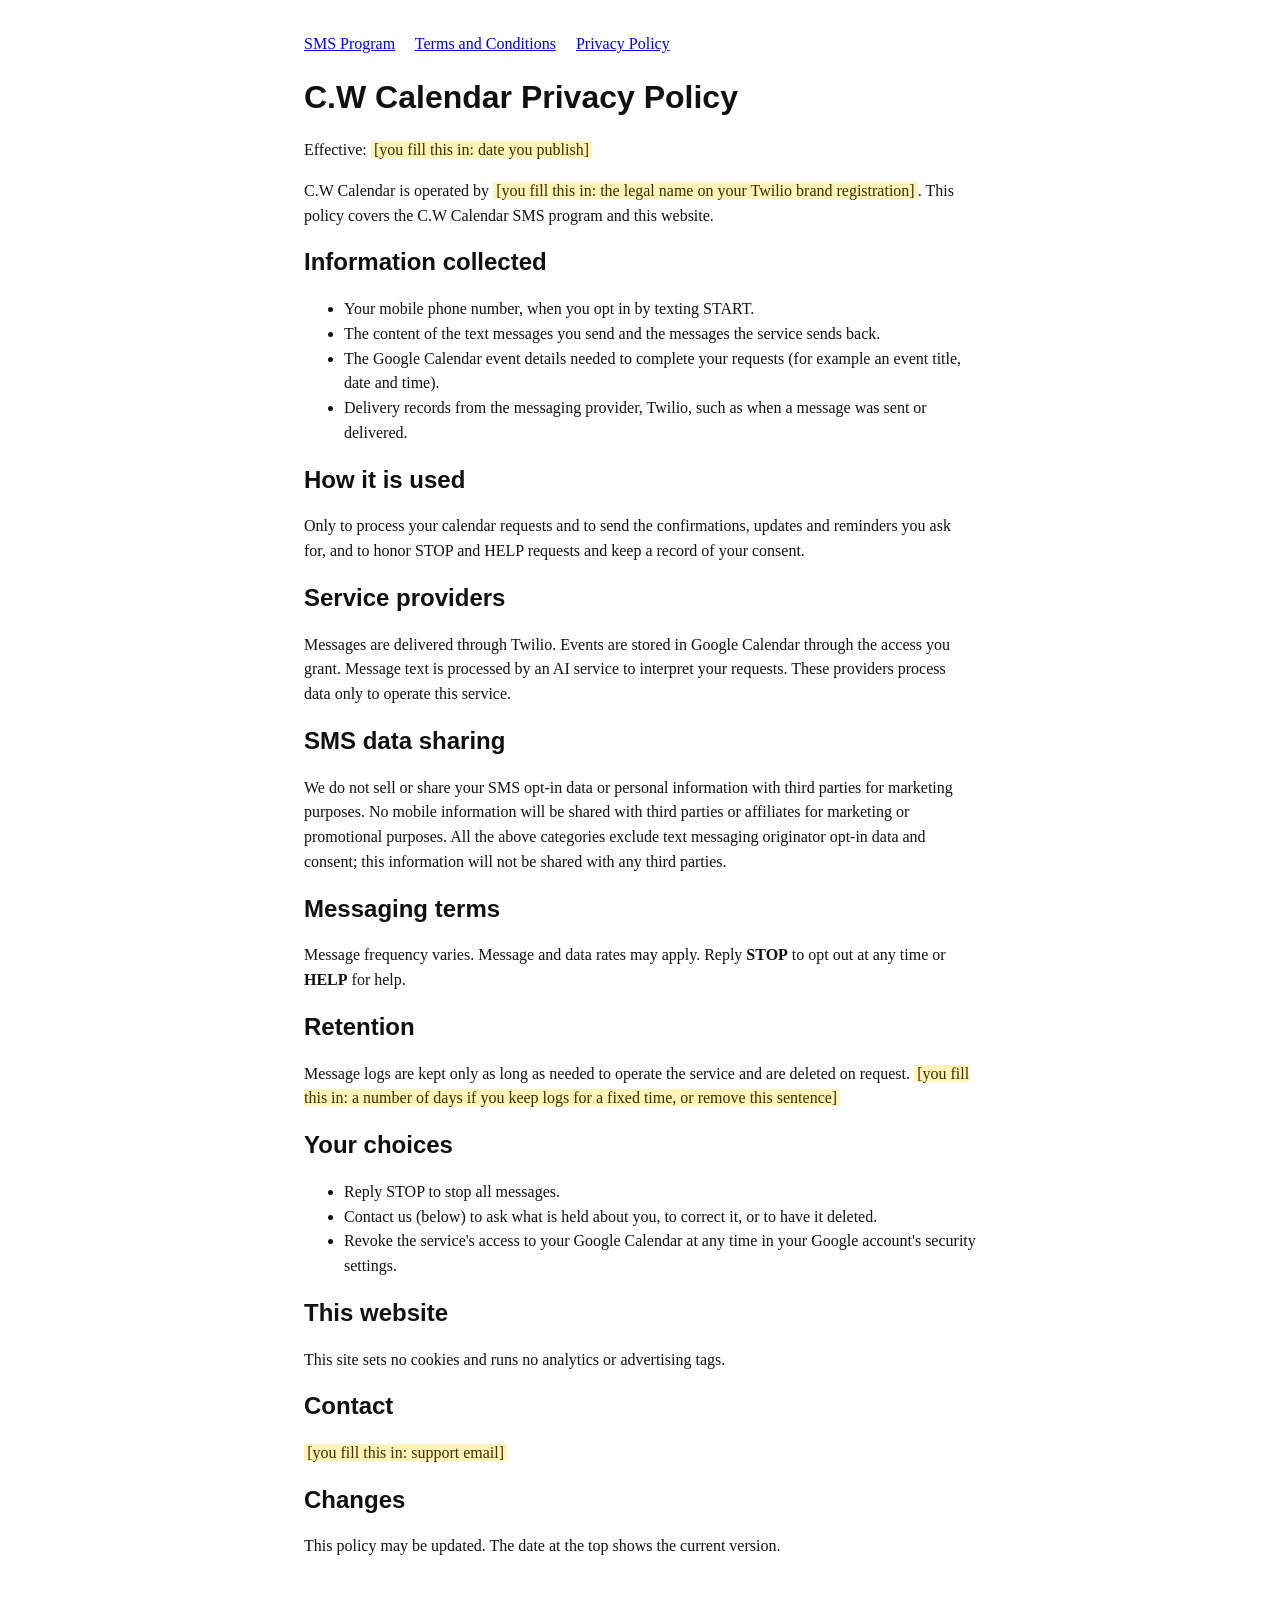
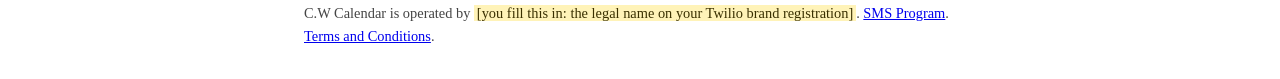
==== privacy.html @ 5aaa83f5 "C.W Calendar SMS pages: opt-in, terms, privacy" ====
<!doctype html>
<html lang="en">
<head>
<meta charset="utf-8">
<meta name="viewport" content="width=device-width, initial-scale=1">
<title>C.W Calendar Privacy Policy</title>
<link rel="stylesheet" href="style.css">
</head>
<body>
<nav><a href="index.html">SMS Program</a> <a href="terms.html">Terms and Conditions</a> <a href="privacy.html">Privacy Policy</a></nav>

<h1>C.W Calendar Privacy Policy</h1>
<p>Effective: <span class="fill">[you fill this in: date you publish]</span></p>

<p>C.W Calendar is operated by <span class="fill">[you fill this in: the legal name on your Twilio brand registration]</span>. This policy covers the C.W Calendar SMS program and this website.</p>

<h2>Information collected</h2>
<ul>
  <li>Your mobile phone number, when you opt in by texting START.</li>
  <li>The content of the text messages you send and the messages the service sends back.</li>
  <li>The Google Calendar event details needed to complete your requests (for example an event title, date and time).</li>
  <li>Delivery records from the messaging provider, Twilio, such as when a message was sent or delivered.</li>
</ul>

<h2>How it is used</h2>
<p>Only to process your calendar requests and to send the confirmations, updates and reminders you ask for, and to honor STOP and HELP requests and keep a record of your consent.</p>

<h2>Service providers</h2>
<p>Messages are delivered through Twilio. Events are stored in Google Calendar through the access you grant. Message text is processed by an AI service to interpret your requests. These providers process data only to operate this service.</p>

<h2>SMS data sharing</h2>
<p>We do not sell or share your SMS opt-in data or personal information with third parties for marketing purposes. No mobile information will be shared with third parties or affiliates for marketing or promotional purposes. All the above categories exclude text messaging originator opt-in data and consent; this information will not be shared with any third parties.</p>

<h2>Messaging terms</h2>
<p>Message frequency varies. Message and data rates may apply. Reply <strong>STOP</strong> to opt out at any time or <strong>HELP</strong> for help.</p>

<h2>Retention</h2>
<p>Message logs are kept only as long as needed to operate the service and are deleted on request. <span class="fill">[you fill this in: a number of days if you keep logs for a fixed time, or remove this sentence]</span></p>

<h2>Your choices</h2>
<ul>
  <li>Reply STOP to stop all messages.</li>
  <li>Contact us (below) to ask what is held about you, to correct it, or to have it deleted.</li>
  <li>Revoke the service's access to your Google Calendar at any time in your Google account's security settings.</li>
</ul>

<h2>This website</h2>
<p>This site sets no cookies and runs no analytics or advertising tags.</p>

<h2>Contact</h2>
<p><span class="fill">[you fill this in: support email]</span></p>

<h2>Changes</h2>
<p>This policy may be updated. The date at the top shows the current version.</p>

<footer>
<p>C.W Calendar is operated by <span class="fill">[you fill this in: the legal name on your Twilio brand registration]</span>. <a href="index.html">SMS Program</a>. <a href="terms.html">Terms and Conditions</a>.</p>
</footer>
</body>
</html>
---- style.css ----
body { font-family: Georgia, "Times New Roman", serif; max-width: 42em; margin: 2em auto; padding: 0 1em; line-height: 1.55; color: #111; background: #fff; }
h1, h2 { font-family: Arial, Helvetica, sans-serif; line-height: 1.2; }
nav a { margin-right: 1em; }
.fill { background: #fff3b8; color: #3a3000; padding: 0 .2em; }
form { border: 1px solid #999; padding: 1em; margin: 1em 0; }
label { display: block; margin: .6em 0; }
input[type=text], input[type=tel] { padding: .4em; width: 100%; max-width: 20em; }
button { padding: .5em 1em; }
footer { margin-top: 3em; font-size: .9em; color: #444; }
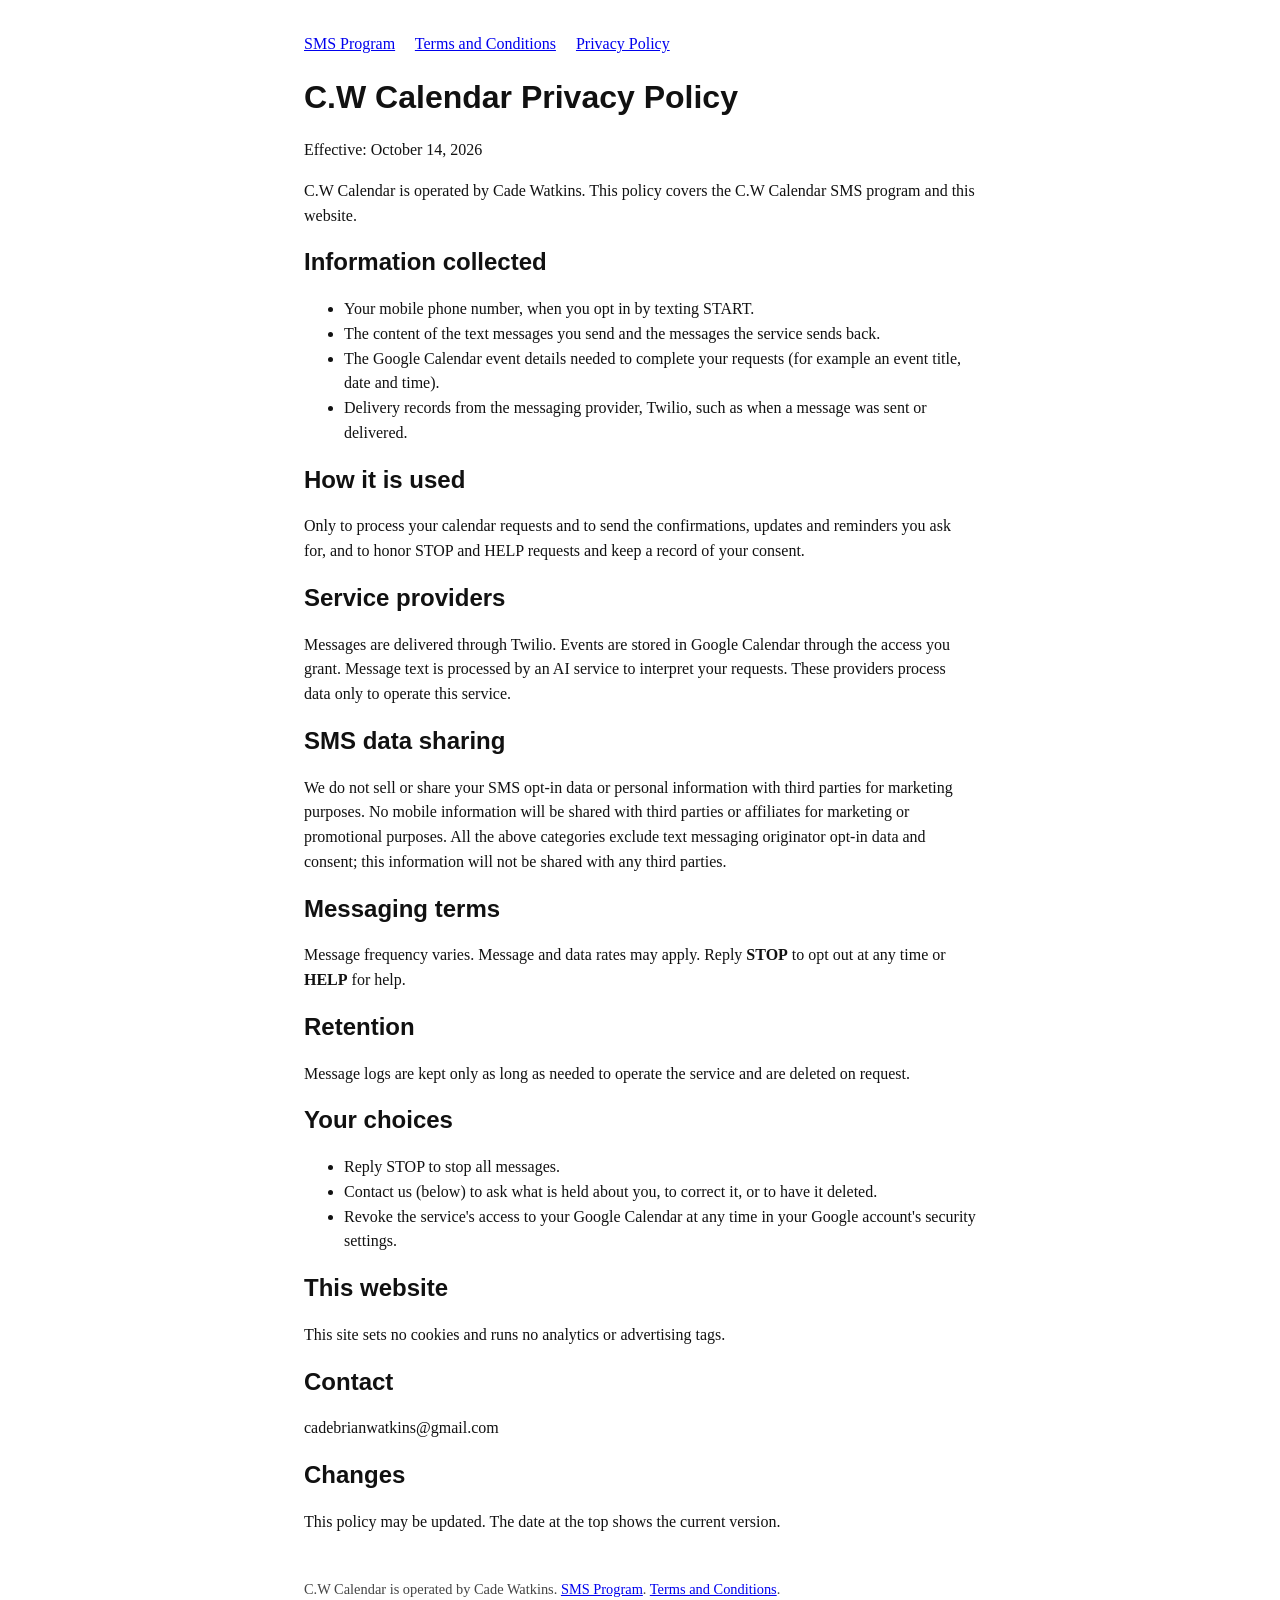
==== commit d4df9add: "Fill in the program details: operator, number, support email, dates; add the opt-in page screenshot" ====
--- a/privacy.html
+++ b/privacy.html
@@ -10,9 +10,9 @@
 <nav><a href="index.html">SMS Program</a> <a href="terms.html">Terms and Conditions</a> <a href="privacy.html">Privacy Policy</a></nav>
 
 <h1>C.W Calendar Privacy Policy</h1>
-<p>Effective: <span class="fill">[you fill this in: date you publish]</span></p>
+<p>Effective: October 14, 2026</p>
 
-<p>C.W Calendar is operated by <span class="fill">[you fill this in: the legal name on your Twilio brand registration]</span>. This policy covers the C.W Calendar SMS program and this website.</p>
+<p>C.W Calendar is operated by Cade Watkins. This policy covers the C.W Calendar SMS program and this website.</p>
 
 <h2>Information collected</h2>
 <ul>
@@ -35,7 +35,7 @@
 <p>Message frequency varies. Message and data rates may apply. Reply <strong>STOP</strong> to opt out at any time or <strong>HELP</strong> for help.</p>
 
 <h2>Retention</h2>
-<p>Message logs are kept only as long as needed to operate the service and are deleted on request. <span class="fill">[you fill this in: a number of days if you keep logs for a fixed time, or remove this sentence]</span></p>
+<p>Message logs are kept only as long as needed to operate the service and are deleted on request.</p>
 
 <h2>Your choices</h2>
 <ul>
@@ -48,13 +48,13 @@
 <p>This site sets no cookies and runs no analytics or advertising tags.</p>
 
 <h2>Contact</h2>
-<p><span class="fill">[you fill this in: support email]</span></p>
+<p>cadebrianwatkins@gmail.com</p>
 
 <h2>Changes</h2>
 <p>This policy may be updated. The date at the top shows the current version.</p>
 
 <footer>
-<p>C.W Calendar is operated by <span class="fill">[you fill this in: the legal name on your Twilio brand registration]</span>. <a href="index.html">SMS Program</a>. <a href="terms.html">Terms and Conditions</a>.</p>
+<p>C.W Calendar is operated by Cade Watkins. <a href="index.html">SMS Program</a>. <a href="terms.html">Terms and Conditions</a>.</p>
 </footer>
 </body>
 </html>
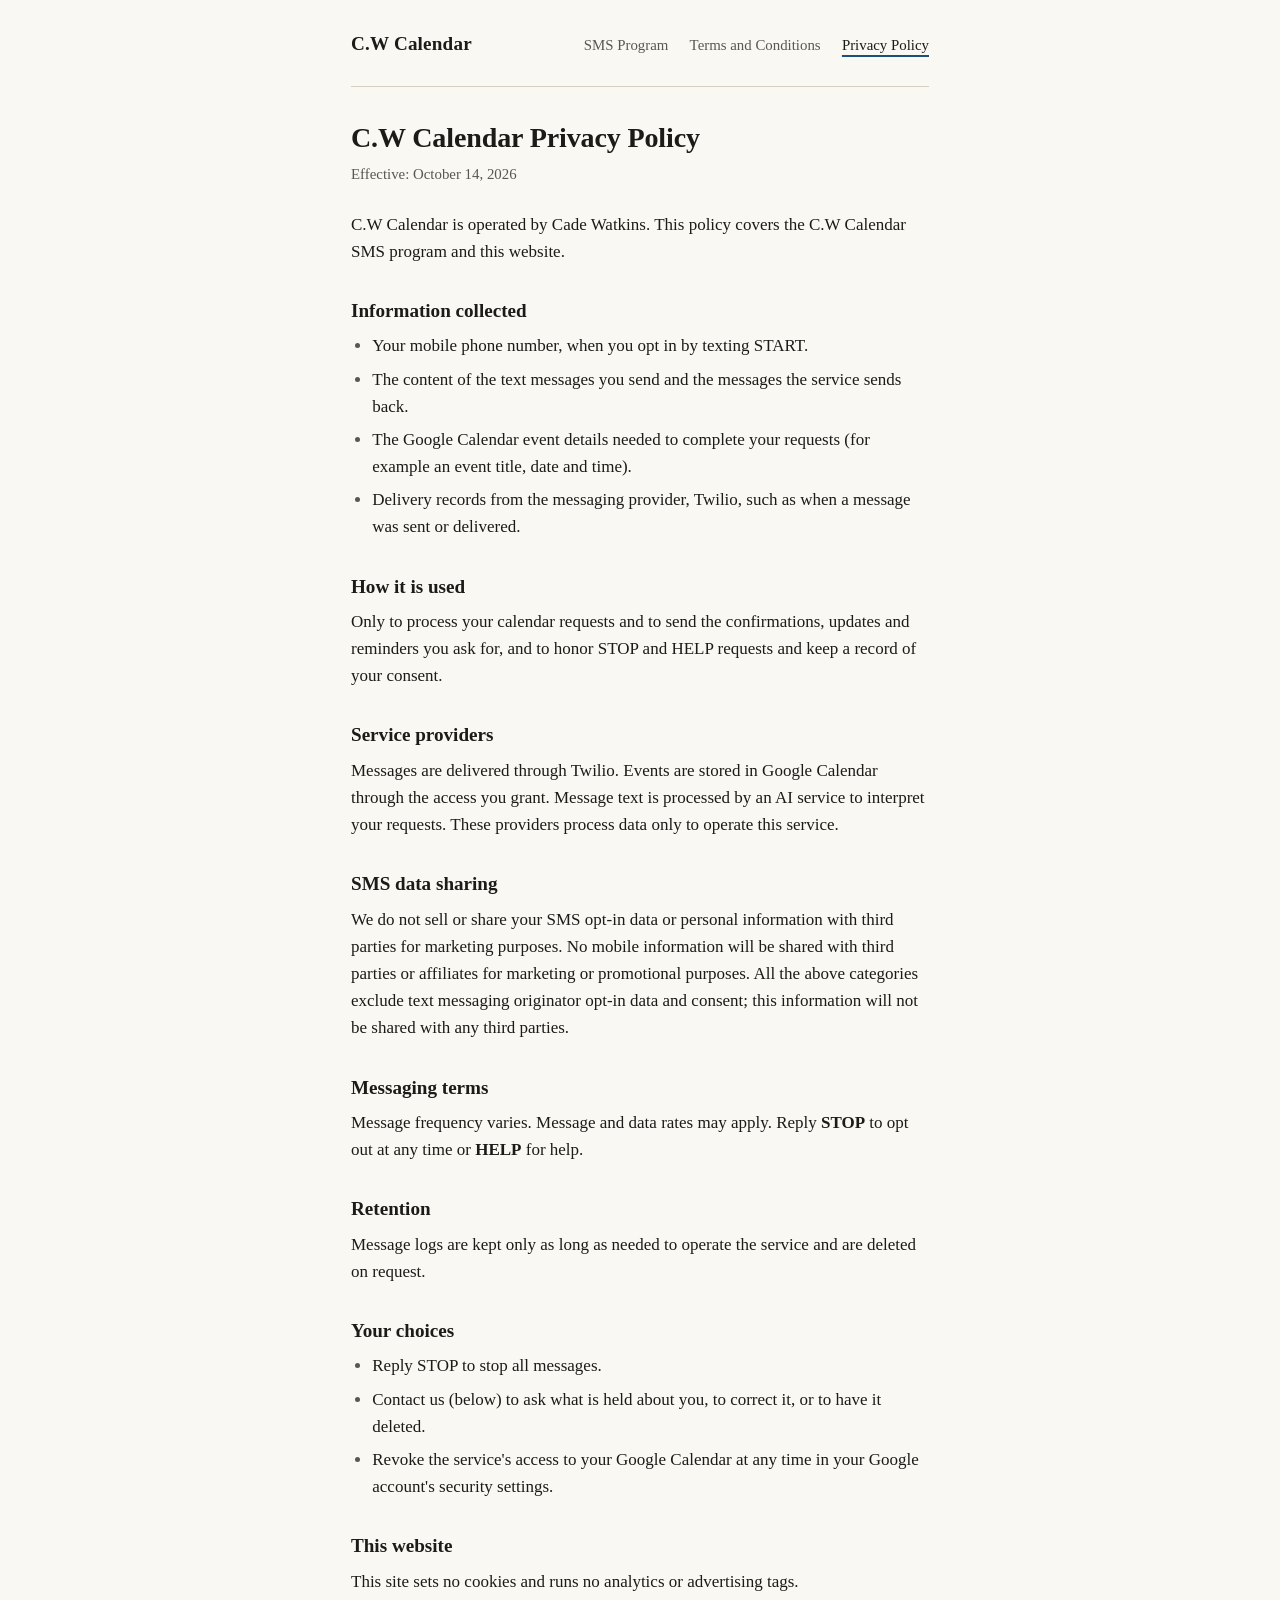
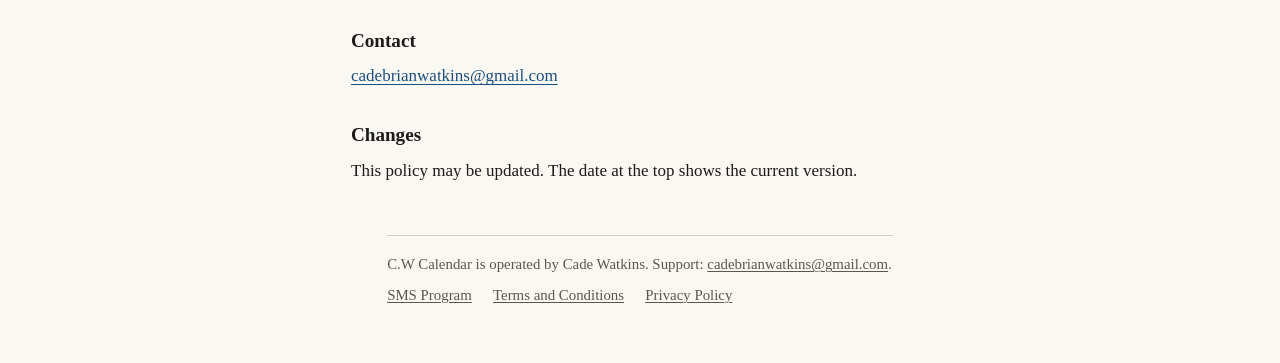
==== commit 8307ed46: "Design pass 1: shared header, one column, six tokens, opt-in block Frame the reviewer facts in a kep" ====
--- a/privacy.html
+++ b/privacy.html
@@ -4,13 +4,27 @@
 <meta charset="utf-8">
 <meta name="viewport" content="width=device-width, initial-scale=1">
 <title>C.W Calendar Privacy Policy</title>
+<meta name="description" content="Privacy policy for the C.W Calendar SMS program and this website: what is collected, how it is used, who processes it and your choices.">
+<meta name="theme-color" content="#faf8f3" media="(prefers-color-scheme: light)">
+<meta name="theme-color" content="#1a1917" media="(prefers-color-scheme: dark)">
+<link rel="icon" href="favicon.svg" type="image/svg+xml">
 <link rel="stylesheet" href="style.css">
 </head>
 <body>
-<nav><a href="index.html">SMS Program</a> <a href="terms.html">Terms and Conditions</a> <a href="privacy.html">Privacy Policy</a></nav>
+<header class="site">
+  <a class="wordmark" href="index.html">C.W Calendar</a>
+  <nav aria-label="Site">
+    <ul>
+      <li><a href="index.html">SMS Program</a></li>
+      <li><a href="terms.html">Terms and Conditions</a></li>
+      <li><a href="privacy.html" aria-current="page">Privacy Policy</a></li>
+    </ul>
+  </nav>
+</header>
 
+<main>
 <h1>C.W Calendar Privacy Policy</h1>
-<p>Effective: October 14, 2026</p>
+<p class="dateline">Effective: <time datetime="2026-10-14">October 14, 2026</time></p>
 
 <p>C.W Calendar is operated by Cade Watkins. This policy covers the C.W Calendar SMS program and this website.</p>
 
@@ -48,13 +62,19 @@
 <p>This site sets no cookies and runs no analytics or advertising tags.</p>
 
 <h2>Contact</h2>
-<p>cadebrianwatkins@gmail.com</p>
+<p><a href="mailto:cadebrianwatkins@gmail.com">cadebrianwatkins@gmail.com</a></p>
 
 <h2>Changes</h2>
 <p>This policy may be updated. The date at the top shows the current version.</p>
+</main>
 
-<footer>
-<p>C.W Calendar is operated by Cade Watkins. <a href="index.html">SMS Program</a>. <a href="terms.html">Terms and Conditions</a>.</p>
+<footer class="site-footer">
+<p>C.W Calendar is operated by Cade Watkins. Support: <a href="mailto:cadebrianwatkins@gmail.com">cadebrianwatkins@gmail.com</a>.</p>
+<ul>
+  <li><a href="index.html">SMS Program</a></li>
+  <li><a href="terms.html">Terms and Conditions</a></li>
+  <li><a href="privacy.html">Privacy Policy</a></li>
+</ul>
 </footer>
 </body>
 </html>
--- a/style.css
+++ b/style.css
@@ -1,9 +1,199 @@
-body { font-family: Georgia, "Times New Roman", serif; max-width: 42em; margin: 2em auto; padding: 0 1em; line-height: 1.55; color: #111; background: #fff; }
-h1, h2 { font-family: Arial, Helvetica, sans-serif; line-height: 1.2; }
-nav a { margin-right: 1em; }
-.fill { background: #fff3b8; color: #3a3000; padding: 0 .2em; }
-form { border: 1px solid #999; padding: 1em; margin: 1em 0; }
-label { display: block; margin: .6em 0; }
-input[type=text], input[type=tel] { padding: .4em; width: 100%; max-width: 20em; }
-button { padding: .5em 1em; }
-footer { margin-top: 3em; font-size: .9em; color: #444; }
+/* C.W Calendar SMS program pages.
+   One column, one serif, six colour tokens, no scripts, no motion. */
+
+:root {
+  --paper: #faf8f3;   /* page */
+  --panel: #f0ebdf;   /* the opt-in block */
+  --ink: #1c1b18;     /* text */
+  --ink-2: #5a5751;   /* dateline, footer, small print */
+  --line: #d6cfbf;    /* rules */
+  --accent: #1d4f7d;  /* links, current page, focus ring, quote bar */
+  color-scheme: light dark;
+}
+
+@media (prefers-color-scheme: dark) {
+  :root {
+    --paper: #1a1917;
+    --panel: #24221e;
+    --ink: #ebe7de;
+    --ink-2: #aca79c;
+    --line: #3d3a34;
+    --accent: #96bfe6;
+  }
+}
+
+* { box-sizing: border-box; }
+
+html {
+  font-family: Charter, "Iowan Old Style", "Palatino Linotype", Cambria, Georgia, serif;
+  font-size: 17px;
+  line-height: 1.6;
+  -webkit-text-size-adjust: 100%;
+}
+
+body {
+  margin: 0;
+  padding: 0 16px 3rem;
+  color: var(--ink);
+  background: var(--paper);
+}
+
+/* Header: wordmark left, site links right, a rule beneath. */
+.site {
+  max-width: 34em;
+  margin: 0 auto;
+  padding: 1.1rem 0 .7rem;
+  border-bottom: 1px solid var(--line);
+  display: flex;
+  flex-wrap: wrap;
+  align-items: baseline;
+  justify-content: space-between;
+  column-gap: 1.5rem;
+}
+
+.wordmark {
+  font-weight: 600;
+  font-size: 1.125rem;
+  letter-spacing: .01em;
+  color: var(--ink);
+  text-decoration: none;
+  padding: .6rem 0;
+}
+
+.wordmark:hover { text-decoration: underline; text-underline-offset: .2em; }
+
+.site nav ul {
+  list-style: none;
+  margin: 0;
+  padding: 0;
+  display: flex;
+  flex-wrap: wrap;
+  column-gap: 1.25rem;
+}
+
+.site nav a {
+  display: inline-block;
+  padding: .6rem 0;
+  font-size: .875rem;
+  color: var(--ink-2);
+  text-decoration: none;
+}
+
+.site nav a:hover { color: var(--ink); text-decoration: underline; text-underline-offset: .25em; }
+
+.site nav a[aria-current="page"] {
+  color: var(--ink);
+  text-decoration: underline;
+  text-decoration-color: var(--accent);
+  text-decoration-thickness: 2px;
+  text-underline-offset: .35em;
+}
+
+main {
+  max-width: 34em;
+  margin: 0 auto;
+}
+
+/* Type roles: display, section, body, small. */
+h1 {
+  font-size: 1.65rem;
+  line-height: 1.2;
+  font-weight: 600;
+  letter-spacing: -.005em;
+  margin: 2rem 0 .75rem;
+}
+
+h2 {
+  font-size: 1.125rem;
+  line-height: 1.3;
+  font-weight: 600;
+  margin: 2rem 0 .5rem;
+}
+
+p, ul { margin: 0 0 1rem; }
+ul { padding-left: 1.25rem; }
+li { margin-bottom: .35rem; }
+li::marker { color: var(--ink-2); }
+
+.dateline, .small {
+  font-size: .875rem;
+  line-height: 1.5;
+  color: var(--ink-2);
+}
+
+.dateline { margin: -.25rem 0 1.5rem; }
+
+a {
+  color: var(--accent);
+  text-decoration: underline;
+  text-decoration-thickness: 1px;
+  text-underline-offset: .15em;
+}
+
+a:visited { color: var(--accent); }
+
+a:focus-visible, .wordmark:focus-visible {
+  outline: 2px solid var(--accent);
+  outline-offset: 3px;
+  border-radius: 1px;
+}
+
+strong { font-weight: 600; }
+
+/* The opt-in block: the one place the page raises its voice. */
+.optin {
+  margin: 1.5rem 0 2rem;
+  padding: 1.25rem 1.25rem .25rem;
+  background: var(--panel);
+  border-top: 2px solid var(--ink);
+  border-bottom: 1px solid var(--line);
+}
+
+.optin h2 { margin-top: 0; }
+
+.optin .lead {
+  font-size: 1.3rem;
+  line-height: 1.35;
+  margin-bottom: .9rem;
+}
+
+.optin .lead strong { white-space: nowrap; }
+
+.optin blockquote {
+  margin: 0 0 1rem;
+  padding: .1rem 0 .1rem 1rem;
+  border-left: 3px solid var(--accent);
+}
+
+.optin blockquote p { margin: 0; }
+
+/* Footer: the same on every page. */
+.site-footer {
+  max-width: 34em;
+  margin: 3rem auto 0;
+  padding-top: 1rem;
+  border-top: 1px solid var(--line);
+  font-size: .875rem;
+  line-height: 1.5;
+  color: var(--ink-2);
+}
+
+.site-footer p { margin: 0 0 .5rem; }
+
+.site-footer ul {
+  list-style: none;
+  padding: 0;
+  margin: 0;
+  display: flex;
+  flex-wrap: wrap;
+  column-gap: 1.25rem;
+}
+
+.site-footer a { color: var(--ink-2); }
+.site-footer a:hover { color: var(--ink); }
+
+@media (max-width: 420px) {
+  h1 { font-size: 1.45rem; }
+  .optin { padding: 1rem 1rem .25rem; }
+  .optin .lead { font-size: 1.2rem; }
+}
